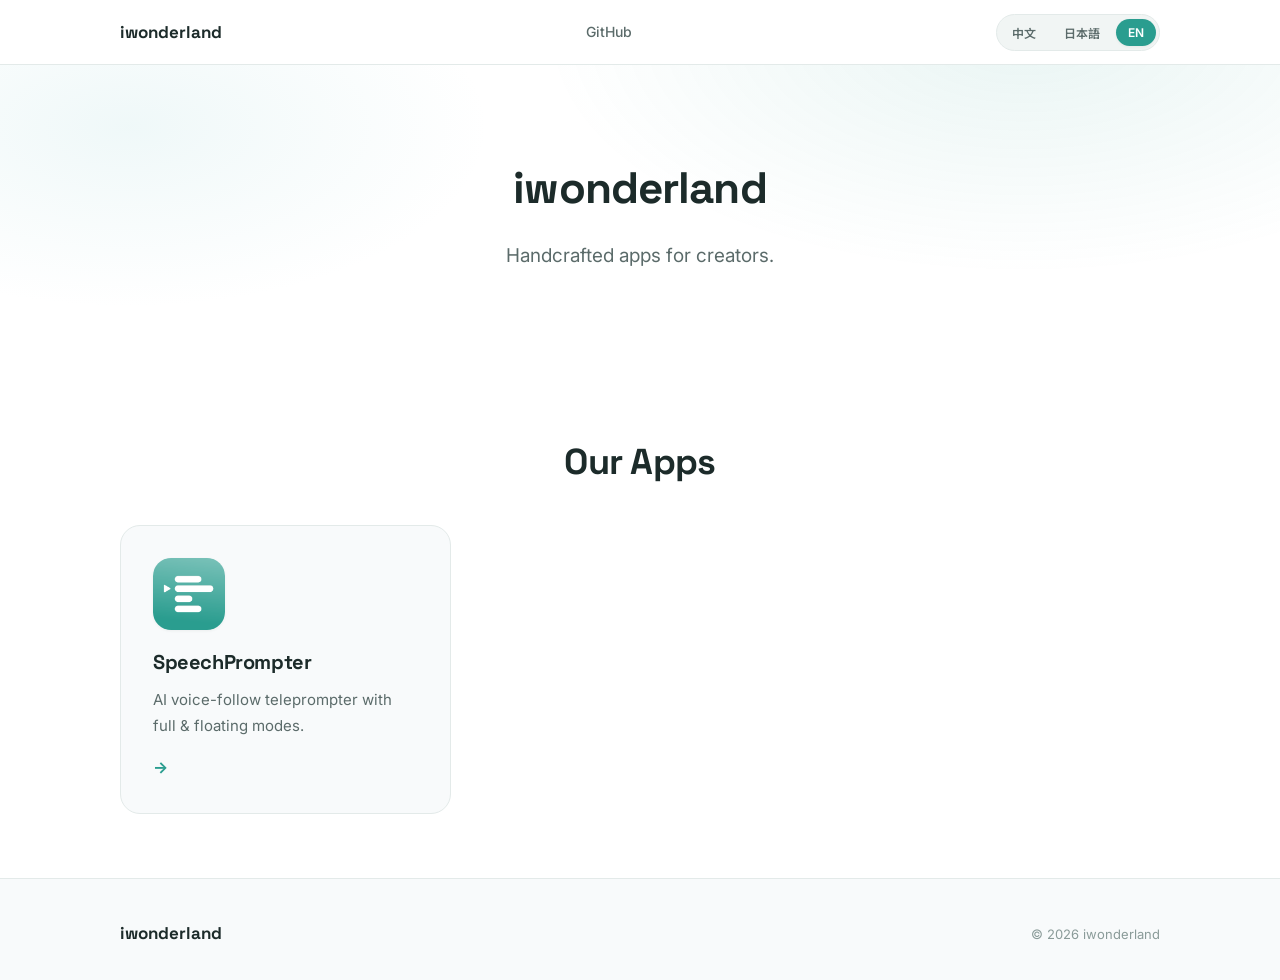
==== index.html @ 6dad5f4d "Init official website: home, SpeechPrompter landing, terms, privacy (trilingual)" ====
<!DOCTYPE html>
<html lang="zh">
<head>
<meta charset="UTF-8">
<meta name="viewport" content="width=device-width, initial-scale=1">
<meta name="description" content="iwonderland - App portfolio">
<meta name="i18n-title" content="home_title">
<title>iwonderland</title>
<link rel="preconnect" href="https://fonts.googleapis.com">
<link rel="preconnect" href="https://fonts.gstatic.com" crossorigin>
<link href="https://fonts.googleapis.com/css2?family=Space+Grotesk:wght@400;500;600;700&family=Inter:wght@400;500;600;700&family=Noto+Sans+SC:wght@400;500;700&family=Noto+Sans+JP:wght@400;500;700&display=swap" rel="stylesheet">
<link rel="stylesheet" href="assets/css/style.css">
<style>
/* 产品集合网格 */
.apps-grid {
  display: grid;
  grid-template-columns: repeat(auto-fill, minmax(300px, 1fr));
  gap: var(--sp-6);
  margin-top: var(--sp-10);
}
.app-card {
  background: var(--surface);
  border: 1px solid var(--border);
  border-radius: var(--radius-lg);
  padding: var(--sp-8);
  text-decoration: none;
  color: var(--text);
  transition: all var(--dur) var(--ease);
  display: block;
}
.app-card:hover {
  transform: translateY(-4px);
  box-shadow: var(--shadow-md);
  border-color: var(--border-strong);
  text-decoration: none;
}
.app-card .app-icon {
  width: 72px;
  height: 72px;
  border-radius: 18px;
  margin-bottom: var(--sp-5);
  box-shadow: var(--shadow-sm);
}
.app-card h3 { font-size: 20px; margin-bottom: var(--sp-3); color: var(--text); }
.app-card p { color: var(--text-dim); font-size: 15px; }
.app-card .arrow { color: var(--brand); font-weight: 700; margin-top: var(--sp-4); display: inline-block; }
</style>
</head>
<body>

<nav class="nav">
  <div class="container nav-inner">
    <a href="index.html" class="nav-brand">
      <span>iwonderland</span>
    </a>
    <div class="nav-links">
      <a href="https://github.com/iwonderland" target="_blank" data-i18n="nav_github">GitHub</a>
    </div>
    <div class="lang-switcher" aria-label="Language">
      <button data-lang-btn="zh">中文</button>
      <button data-lang-btn="ja">日本語</button>
      <button data-lang-btn="en">EN</button>
    </div>
  </div>
</nav>

<header class="hero">
  <div class="container">
    <h1 style="font-size:clamp(30px,5vw,44px)">iwonderland</h1>
    <p class="sub">Handcrafted apps for creators.</p>
  </div>
</header>

<section class="features">
  <div class="container">
    <div class="section-title">
      <h2 data-i18n="home_apps">我们的 App</h2>
    </div>
    <div class="apps-grid">
      <a href="speechprompter/index.html" class="app-card">
        <img src="assets/img/logo.png" alt="SpeechPrompter" class="app-icon">
        <h3>SpeechPrompter</h3>
        <p data-i18n="home_card_desc">AI 语音跟随提词器，全屏与悬浮双模式。</p>
        <span class="arrow">→</span>
      </a>
    </div>
  </div>
</section>

<footer class="footer">
  <div class="container footer-inner">
    <div class="nav-brand"><span>iwonderland</span></div>
    <div class="footer-copy">© 2026 iwonderland</div>
  </div>
</footer>

<script src="assets/js/main.js"></script>
</body>
</html>
---- assets/css/style.css ----
/* ===== 设计系统 ===== */
:root {
  /* 品牌色（取自 App 代码实际值） */
  --brand: #2A9D8F;
  --brand-soft: #A8DADC;
  --brand-deep: #1F7A6E;
  --brand-tint: rgba(42, 157, 143, 0.08);

  /* 中性色 */
  --bg: #FFFFFF;
  --surface: #F8FAFB;
  --surface-alt: #F1F5F4;
  --text: #1C2B2A;
  --text-dim: #5B6B6A;
  --text-faint: #8A9B99;
  --border: #E3EAE9;
  --border-strong: #C9D6D4;

  /* 圆角 */
  --radius-sm: 8px;
  --radius-md: 12px;
  --radius-lg: 20px;
  --radius-full: 999px;

  /* 阴影 */
  --shadow-sm: 0 1px 3px rgba(28,43,42,.06);
  --shadow-md: 0 4px 16px rgba(28,43,42,.08);
  --shadow-lg: 0 12px 40px rgba(28,43,42,.12);

  /* 字体 */
  --font-display: 'Space Grotesk', 'Noto Sans SC', 'Noto Sans JP', sans-serif;
  --font-body: 'Inter', 'Noto Sans SC', 'Noto Sans JP', system-ui, -apple-system, sans-serif;

  /* 间距（8pt 网格） */
  --sp-1: 4px; --sp-2: 8px; --sp-3: 12px; --sp-4: 16px;
  --sp-5: 20px; --sp-6: 24px; --sp-8: 32px; --sp-10: 40px;
  --sp-12: 48px; --sp-16: 64px; --sp-24: 96px;

  /* 动效 */
  --ease: cubic-bezier(0.2, 0, 0, 1);
  --dur: 200ms;
}

/* ===== 基础 ===== */
* { box-sizing: border-box; margin: 0; padding: 0; }
html { scroll-behavior: smooth; -webkit-text-size-adjust: 100%; }
body {
  font-family: var(--font-body);
  color: var(--text);
  background: var(--bg);
  line-height: 1.7;
  font-size: 16px;
  -webkit-font-smoothing: antialiased;
}
img { max-width: 100%; display: block; }
a { color: var(--brand); text-decoration: none; }
a:hover { text-decoration: underline; }

h1,h2,h3,h4 { font-family: var(--font-display); font-weight: 700; line-height: 1.25; letter-spacing: -0.02em; }

.container {
  width: 100%;
  max-width: 1080px;
  margin: 0 auto;
  padding: 0 var(--sp-5);
}

/* ===== 语言切换器 ===== */
.lang-switcher {
  display: flex;
  gap: 4px;
  align-items: center;
  background: var(--surface-alt);
  border: 1px solid var(--border);
  border-radius: var(--radius-full);
  padding: 3px;
}
.lang-switcher button {
  border: none;
  background: transparent;
  font-family: var(--font-body);
  font-size: 12px;
  font-weight: 600;
  color: var(--text-dim);
  padding: 6px 12px;
  border-radius: var(--radius-full);
  cursor: pointer;
  transition: all var(--dur) var(--ease);
}
.lang-switcher button:hover { color: var(--text); }
.lang-switcher button.active {
  background: var(--brand);
  color: #fff;
  box-shadow: var(--shadow-sm);
}

/* ===== 导航栏 ===== */
.nav {
  position: sticky;
  top: 0;
  z-index: 100;
  background: rgba(255,255,255,.85);
  backdrop-filter: saturate(180%) blur(12px);
  border-bottom: 1px solid var(--border);
}
.nav-inner {
  display: flex;
  align-items: center;
  justify-content: space-between;
  height: 64px;
}
.nav-brand {
  display: flex;
  align-items: center;
  gap: 10px;
  font-family: var(--font-display);
  font-weight: 700;
  font-size: 17px;
  color: var(--text);
  text-decoration: none;
}
.nav-brand:hover { text-decoration: none; }
.nav-brand img { width: 28px; height: 28px; border-radius: 7px; }
.nav-links {
  display: flex;
  align-items: center;
  gap: var(--sp-6);
  font-size: 14px;
  font-weight: 500;
  color: var(--text-dim);
}
.nav-links a { color: var(--text-dim); }
.nav-links a:hover { color: var(--text); text-decoration: none; }

/* ===== 按钮 ===== */
.btn {
  display: inline-flex;
  align-items: center;
  gap: 8px;
  height: 44px;
  padding: 0 22px;
  border-radius: var(--radius-md);
  font-family: var(--font-body);
  font-size: 15px;
  font-weight: 600;
  border: none;
  cursor: pointer;
  transition: all var(--dur) var(--ease);
}
.btn-primary { background: var(--brand); color: #fff; }
.btn-primary:hover { background: var(--brand-deep); transform: translateY(-1px); }
.btn-outline { background: transparent; color: var(--text); border: 1.5px solid var(--border-strong); }
.btn-outline:hover { border-color: var(--brand); color: var(--brand); transform: translateY(-1px); }

/* ===== Hero ===== */
.hero {
  padding: var(--sp-24) 0 var(--sp-16);
  background:
    radial-gradient(800px 400px at 80% -10%, rgba(42,157,143,.10), transparent 60%),
    radial-gradient(600px 300px at 10% 20%, rgba(168,218,220,.18), transparent 60%);
  text-align: center;
}
.hero-badge {
  display: inline-flex;
  align-items: center;
  gap: 8px;
  padding: 6px 16px;
  border-radius: var(--radius-full);
  background: var(--brand-tint);
  color: var(--brand-deep);
  font-size: 13px;
  font-weight: 600;
  margin-bottom: var(--sp-6);
}
.hero h1 {
  font-size: clamp(34px, 6vw, 56px);
  font-weight: 800;
  max-width: 760px;
  margin: 0 auto var(--sp-6);
}
.hero p.sub {
  font-size: clamp(16px, 2.4vw, 19px);
  color: var(--text-dim);
  max-width: 620px;
  margin: 0 auto var(--sp-10);
}
.hero-cta {
  display: flex;
  gap: var(--sp-4);
  justify-content: center;
  flex-wrap: wrap;
}
.hero-app-icon {
  width: 96px;
  height: 96px;
  border-radius: 22px;
  box-shadow: var(--shadow-lg);
  margin: 0 auto var(--sp-8);
}

/* ===== 特性卡片 ===== */
.features {
  padding: var(--sp-16) 0;
}
.features-grid {
  display: grid;
  grid-template-columns: repeat(3, 1fr);
  gap: var(--sp-6);
  margin-top: var(--sp-10);
}
.feature-card {
  background: var(--surface);
  border: 1px solid var(--border);
  border-radius: var(--radius-lg);
  padding: var(--sp-8);
  transition: all var(--dur) var(--ease);
}
.feature-card:hover {
  transform: translateY(-4px);
  box-shadow: var(--shadow-md);
  border-color: var(--border-strong);
}
.feature-card .icon {
  width: 48px;
  height: 48px;
  border-radius: var(--radius-md);
  background: var(--brand-tint);
  display: flex;
  align-items: center;
  justify-content: center;
  margin-bottom: var(--sp-5);
  color: var(--brand);
}
.feature-card h3 { font-size: 19px; margin-bottom: var(--sp-3); }
.feature-card p { color: var(--text-dim); font-size: 15px; }

/* ===== 区块标题 ===== */
.section-title {
  text-align: center;
  margin-bottom: var(--sp-8);
}
.section-title .eyebrow {
  font-size: 13px;
  font-weight: 600;
  color: var(--brand);
  letter-spacing: .08em;
  text-transform: uppercase;
  margin-bottom: var(--sp-3);
}
.section-title h2 { font-size: clamp(26px, 4vw, 36px); margin-bottom: var(--sp-3); }
.section-title p { color: var(--text-dim); max-width: 560px; margin: 0 auto; }

/* ===== 对比表 ===== */
.compare { padding: var(--sp-16) 0; background: var(--surface-alt); }
.compare-table {
  width: 100%;
  max-width: 680px;
  margin: 0 auto;
  background: #fff;
  border-radius: var(--radius-lg);
  overflow: hidden;
  box-shadow: var(--shadow-sm);
  border: 1px solid var(--border);
}
.compare-table th, .compare-table td {
  padding: var(--sp-5);
  text-align: center;
  border-bottom: 1px solid var(--border);
  font-size: 15px;
}
.compare-table th { background: var(--surface); font-weight: 600; }
.compare-table tr:last-child th, .compare-table tr:last-child td { border-bottom: none; }
.compare-table .pro-col { background: var(--brand-tint); }
.compare-table .check { color: var(--brand); font-weight: 700; }
.compare-table .x { color: var(--text-faint); }

/* ===== 协议页 ===== */
.legal {
  padding: var(--sp-16) 0;
  max-width: 800px;
  margin: 0 auto;
}
.legal header {
  border-bottom: 1px solid var(--border);
  padding-bottom: var(--sp-8);
  margin-bottom: var(--sp-10);
}
.legal h1 { font-size: clamp(28px, 4vw, 38px); margin-bottom: var(--sp-3); }
.legal .updated { color: var(--text-faint); font-size: 13px; }
.legal h2 {
  font-size: 22px;
  margin: var(--sp-12) 0 var(--sp-5);
  padding-top: var(--sp-6);
  border-top: 1px solid var(--border);
}
.legal h2:first-of-type { border-top: none; padding-top: 0; margin-top: 0; }
.legal h3 { font-size: 17px; margin: var(--sp-6) 0 var(--sp-3); }
.legal p, .legal li { color: var(--text-dim); font-size: 15px; }
.legal ul, .legal ol { padding-left: var(--sp-6); margin: var(--sp-4) 0; }
.legal li { margin-bottom: var(--sp-2); }
.legal .date { color: var(--text-faint); font-size: 14px; margin-bottom: var(--sp-4); }

/* ===== 页脚 ===== */
.footer {
  border-top: 1px solid var(--border);
  padding: var(--sp-10) 0 var(--sp-8);
  background: var(--surface);
}
.footer-inner {
  display: flex;
  justify-content: space-between;
  align-items: center;
  flex-wrap: wrap;
  gap: var(--sp-4);
}
.footer-links { display: flex; gap: var(--sp-6); font-size: 14px; color: var(--text-dim); }
.footer-links a { color: var(--text-dim); }
.footer-copy { color: var(--text-faint); font-size: 13px; }

/* ===== 响应式 ===== */
@media (max-width: 768px) {
  .nav-links { display: none; }
  .features-grid { grid-template-columns: 1fr; }
  .hero { padding: var(--sp-16) 0 var(--sp-12); }
  .hero-cta { flex-direction: column; align-items: center; }
  .btn { width: 100%; justify-content: center; max-width: 320px; }
  .compare-table { overflow-x: auto; }
  .footer-inner { flex-direction: column; text-align: center; }
  .legal { padding: var(--sp-12) 0; }
}

@media (max-width: 480px) {
  .features-grid { gap: var(--sp-4); }
  .feature-card { padding: var(--sp-6); }
}
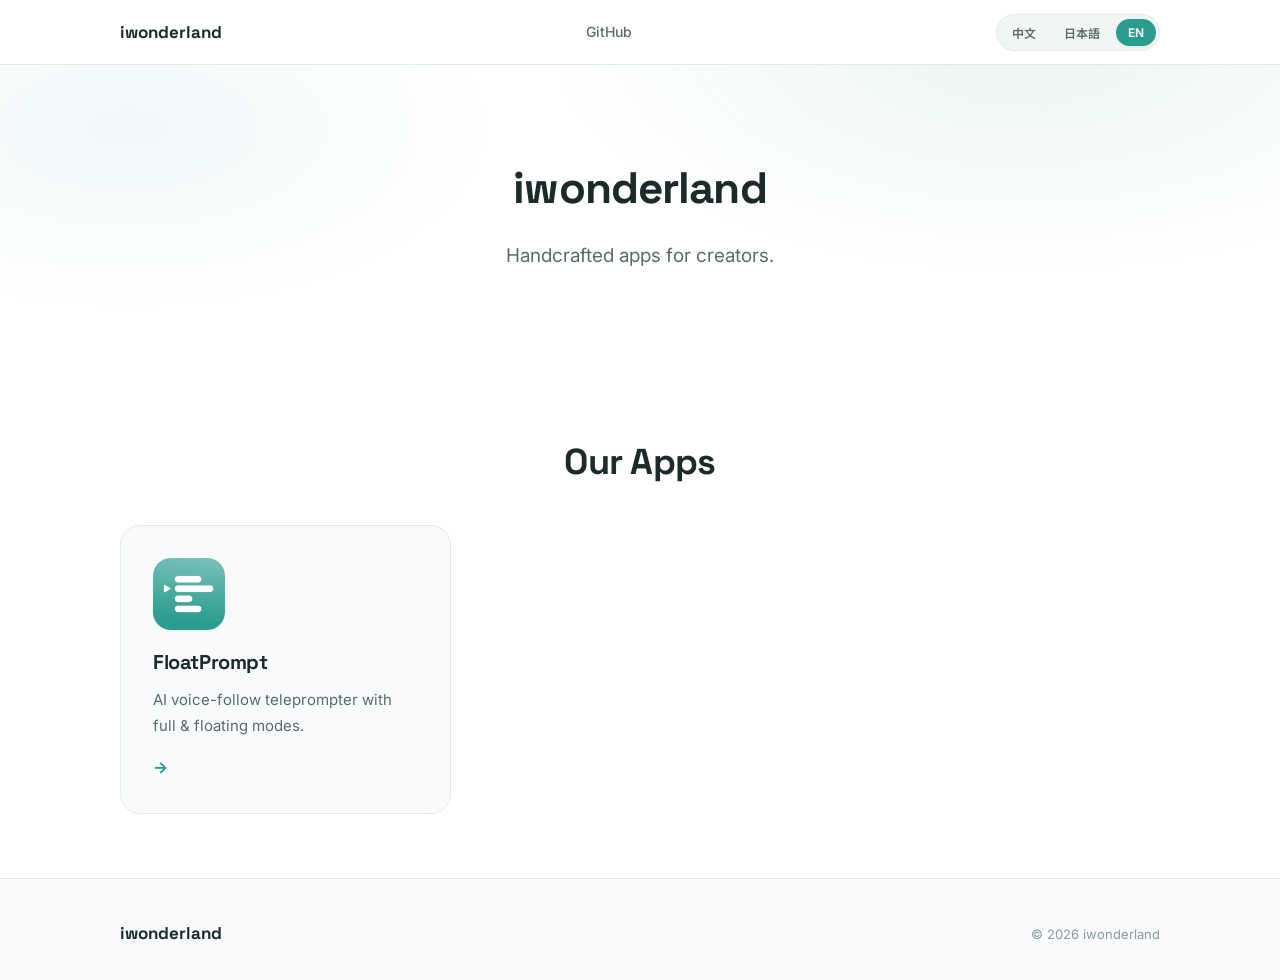
==== commit 38214036: "rename SpeechPrompter to FloatPrompt; move speechprompter dir to floatprompt" ====
--- a/index.html
+++ b/index.html
@@ -77,9 +77,9 @@
       <h2 data-i18n="home_apps">我们的 App</h2>
     </div>
     <div class="apps-grid">
-      <a href="speechprompter/index.html" class="app-card">
-        <img src="assets/img/logo.png" alt="SpeechPrompter" class="app-icon">
-        <h3>SpeechPrompter</h3>
+      <a href="floatprompt/index.html" class="app-card">
+        <img src="assets/img/logo.png" alt="FloatPrompt" class="app-icon">
+        <h3>FloatPrompt</h3>
         <p data-i18n="home_card_desc">AI 语音跟随提词器，全屏与悬浮双模式。</p>
         <span class="arrow">→</span>
       </a>
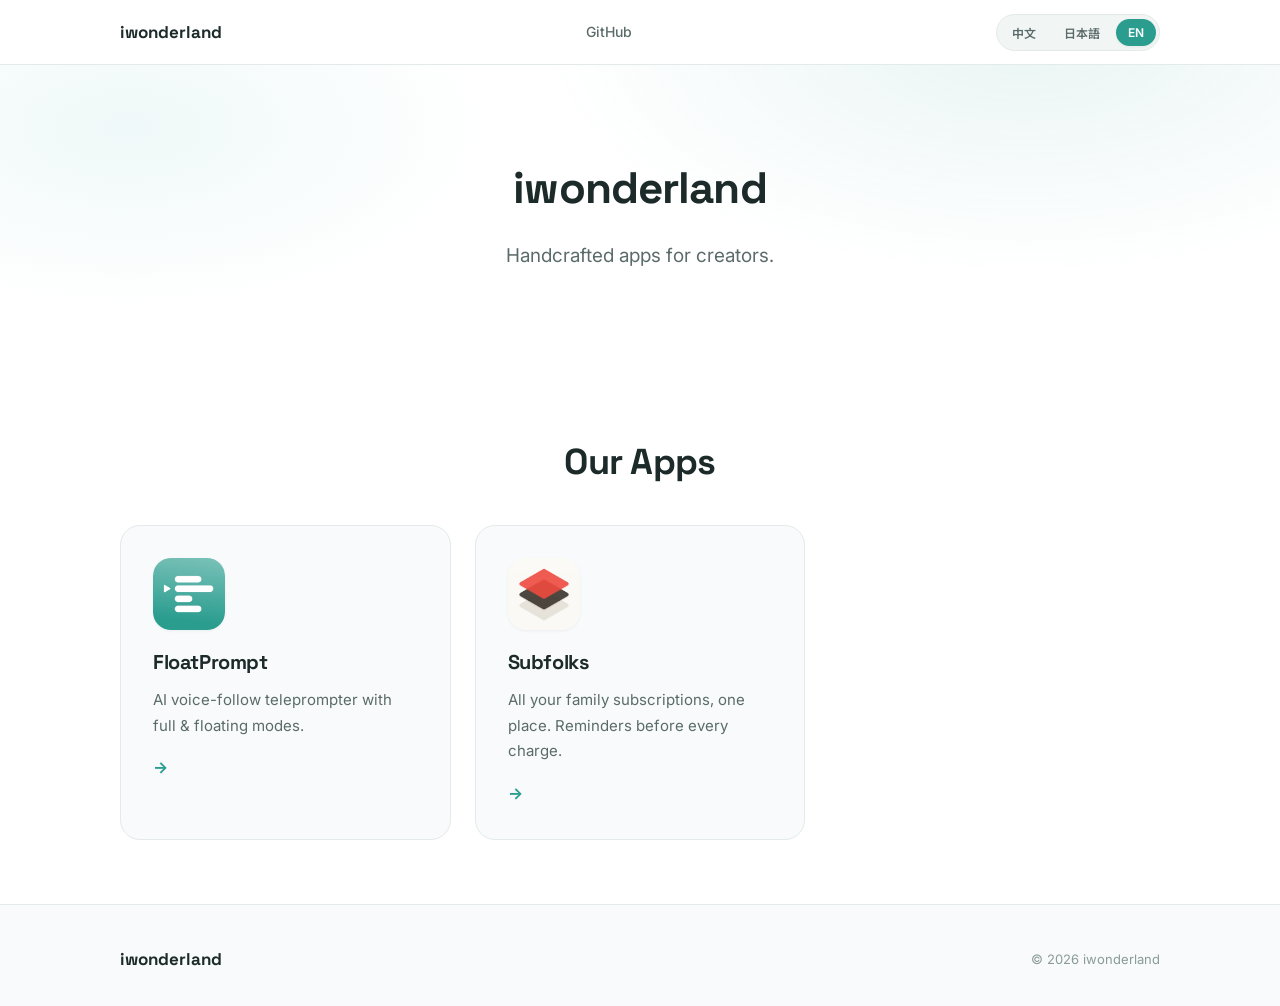
==== commit 9f94006e: "Add Subfolks landing page, terms and privacy pages" ====
--- a/index.html
+++ b/index.html
@@ -83,6 +83,12 @@
         <p data-i18n="home_card_desc">AI 语音跟随提词器，全屏与悬浮双模式。</p>
         <span class="arrow">→</span>
       </a>
+      <a href="subfolks/index.html" class="app-card">
+        <img src="assets/img/subfolks_logo.png" alt="Subfolks" class="app-icon">
+        <h3>Subfolks</h3>
+        <p data-i18n="sub_card_desc">全家订阅账单，一处管好。扣费前提醒，不再多花钱。</p>
+        <span class="arrow">→</span>
+      </a>
     </div>
   </div>
 </section>
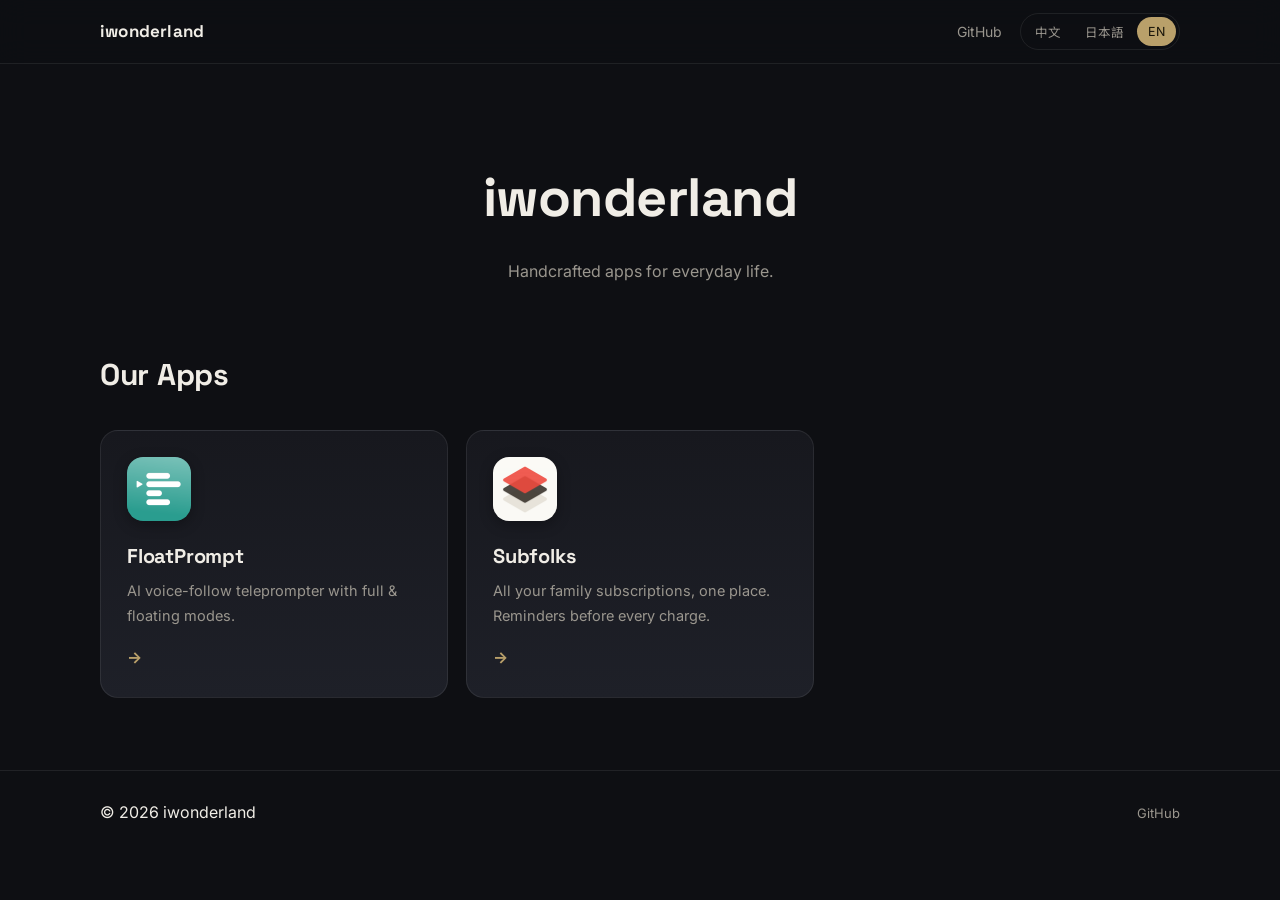
==== commit ffddc5cd: "Independent visual systems: portfolio home (dark) + Subfolks paper-ink pages" ====
--- a/index.html
+++ b/index.html
@@ -9,50 +9,75 @@
 <link rel="preconnect" href="https://fonts.googleapis.com">
 <link rel="preconnect" href="https://fonts.gstatic.com" crossorigin>
 <link href="https://fonts.googleapis.com/css2?family=Space+Grotesk:wght@400;500;600;700&family=Inter:wght@400;500;600;700&family=Noto+Sans+SC:wght@400;500;700&family=Noto+Sans+JP:wght@400;500;700&display=swap" rel="stylesheet">
-<link rel="stylesheet" href="assets/css/style.css">
 <style>
-/* 产品集合网格 */
-.apps-grid {
-  display: grid;
-  grid-template-columns: repeat(auto-fill, minmax(300px, 1fr));
-  gap: var(--sp-6);
-  margin-top: var(--sp-10);
+/* ===== iwonderland 官网集合 · 独立视觉 =====
+   深空调集合页，与各 App 自身页面配色互不影响 */
+:root {
+  --bg: #0E0F13;
+  --panel: #17181E;
+  --panel-2: #1E2028;
+  --line: rgba(255,255,255,.08);
+  --text: #F0EDE6;
+  --dim: #9A968E;
+  --accent: #B9A06A;   /* 暖金，集合站专属 */
+  --radius: 18px;
+  --font-body: 'Inter','Noto Sans SC','Noto Sans JP',system-ui,-apple-system,sans-serif;
+  --font-display: 'Space Grotesk','Inter',system-ui,sans-serif;
 }
+* { box-sizing: border-box; margin: 0; padding: 0; }
+html { scroll-behavior: smooth; }
+body { font-family: var(--font-body); background: var(--bg); color: var(--text); line-height: 1.7; -webkit-font-smoothing: antialiased; }
+.container { width: min(1080px, 92%); margin-inline: auto; }
+a { color: inherit; }
+
+/* 导航 */
+.nav { position: sticky; top: 0; z-index: 20; background: rgba(14,15,19,.78); -webkit-backdrop-filter: blur(14px); backdrop-filter: blur(14px); border-bottom: 1px solid var(--line); }
+.nav-inner { display: flex; align-items: center; gap: 18px; padding: 13px 0; flex-wrap: wrap; }
+.nav-brand { font-family: var(--font-display); font-weight: 700; font-size: 17px; letter-spacing: .2px; text-decoration: none; }
+.nav-links { margin-left: auto; }
+.nav-links a { color: var(--dim); text-decoration: none; font-size: 14px; }
+.nav-links a:hover { color: var(--text); }
+.lang-switcher { display: inline-flex; gap: 2px; padding: 3px; border: 1px solid var(--line); border-radius: 999px; }
+.lang-switcher button { border: 0; background: transparent; color: var(--dim); font-size: 12.5px; padding: 5px 11px; border-radius: 999px; cursor: pointer; font-family: var(--font-body); }
+.lang-switcher button.active { background: var(--accent); color: #171309; }
+
+/* Hero */
+.hero { text-align: center; padding: 88px 0 64px; }
+.hero h1 { font-family: var(--font-display); font-size: clamp(34px, 6vw, 54px); letter-spacing: -.5px; }
+.hero .sub { margin-top: 14px; color: var(--dim); font-size: 16px; }
+
+/* 我们的 App */
+.section-title { margin-bottom: 30px; }
+.section-title h2 { font-family: var(--font-display); font-size: clamp(22px, 3vw, 30px); letter-spacing: -.3px; }
+.apps-grid { display: grid; grid-template-columns: repeat(auto-fill, minmax(300px, 1fr)); gap: 18px; }
 .app-card {
-  background: var(--surface);
-  border: 1px solid var(--border);
-  border-radius: var(--radius-lg);
-  padding: var(--sp-8);
-  text-decoration: none;
-  color: var(--text);
-  transition: all var(--dur) var(--ease);
-  display: block;
+  display: flex; flex-direction: column;
+  background: linear-gradient(180deg, var(--panel), var(--panel-2));
+  border: 1px solid var(--line); border-radius: var(--radius);
+  padding: 26px; text-decoration: none;
+  transition: transform .25s ease, border-color .25s ease, box-shadow .25s ease;
 }
-.app-card:hover {
-  transform: translateY(-4px);
-  box-shadow: var(--shadow-md);
-  border-color: var(--border-strong);
-  text-decoration: none;
+.app-card:hover { transform: translateY(-4px); border-color: rgba(185,160,106,.45); box-shadow: 0 16px 40px rgba(0,0,0,.35); }
+.app-card .app-icon { width: 64px; height: 64px; border-radius: 16px; margin-bottom: 18px; box-shadow: 0 4px 14px rgba(0,0,0,.3); }
+.app-card h3 { font-family: var(--font-display); font-size: 20px; letter-spacing: -.2px; }
+.app-card p { color: var(--dim); font-size: 14.5px; margin-top: 6px; }
+.app-card .arrow { margin-top: auto; padding-top: 16px; color: var(--accent); font-weight: 700; }
+
+/* 页脚 */
+.footer { border-top: 1px solid var(--line); margin-top: 72px; padding: 28px 0; }
+.footer-inner { display: flex; align-items: center; justify-content: space-between; gap: 16px; flex-wrap: wrap; }
+.footer-copy { color: var(--dim); font-size: 13px; }
+
+@media (max-width: 720px) {
+  .features { padding: 40px 0; }
 }
-.app-card .app-icon {
-  width: 72px;
-  height: 72px;
-  border-radius: 18px;
-  margin-bottom: var(--sp-5);
-  box-shadow: var(--shadow-sm);
-}
-.app-card h3 { font-size: 20px; margin-bottom: var(--sp-3); color: var(--text); }
-.app-card p { color: var(--text-dim); font-size: 15px; }
-.app-card .arrow { color: var(--brand); font-weight: 700; margin-top: var(--sp-4); display: inline-block; }
 </style>
 </head>
 <body>
 
 <nav class="nav">
   <div class="container nav-inner">
-    <a href="index.html" class="nav-brand">
-      <span>iwonderland</span>
-    </a>
+    <a href="index.html" class="nav-brand">iwonderland</a>
     <div class="nav-links">
       <a href="https://github.com/iwonderland" target="_blank" data-i18n="nav_github">GitHub</a>
     </div>
@@ -66,8 +91,8 @@
 
 <header class="hero">
   <div class="container">
-    <h1 style="font-size:clamp(30px,5vw,44px)">iwonderland</h1>
-    <p class="sub">Handcrafted apps for creators.</p>
+    <h1>iwonderland</h1>
+    <p class="sub">Handcrafted apps for everyday life.</p>
   </div>
 </header>
 
@@ -95,8 +120,8 @@
 
 <footer class="footer">
   <div class="container footer-inner">
-    <div class="nav-brand"><span>iwonderland</span></div>
-    <div class="footer-copy">© 2026 iwonderland</div>
+    <div>© 2026 iwonderland</div>
+    <a href="https://github.com/iwonderland" target="_blank" style="color:var(--dim);text-decoration:none;font-size:13px" data-i18n="nav_github">GitHub</a>
   </div>
 </footer>
 
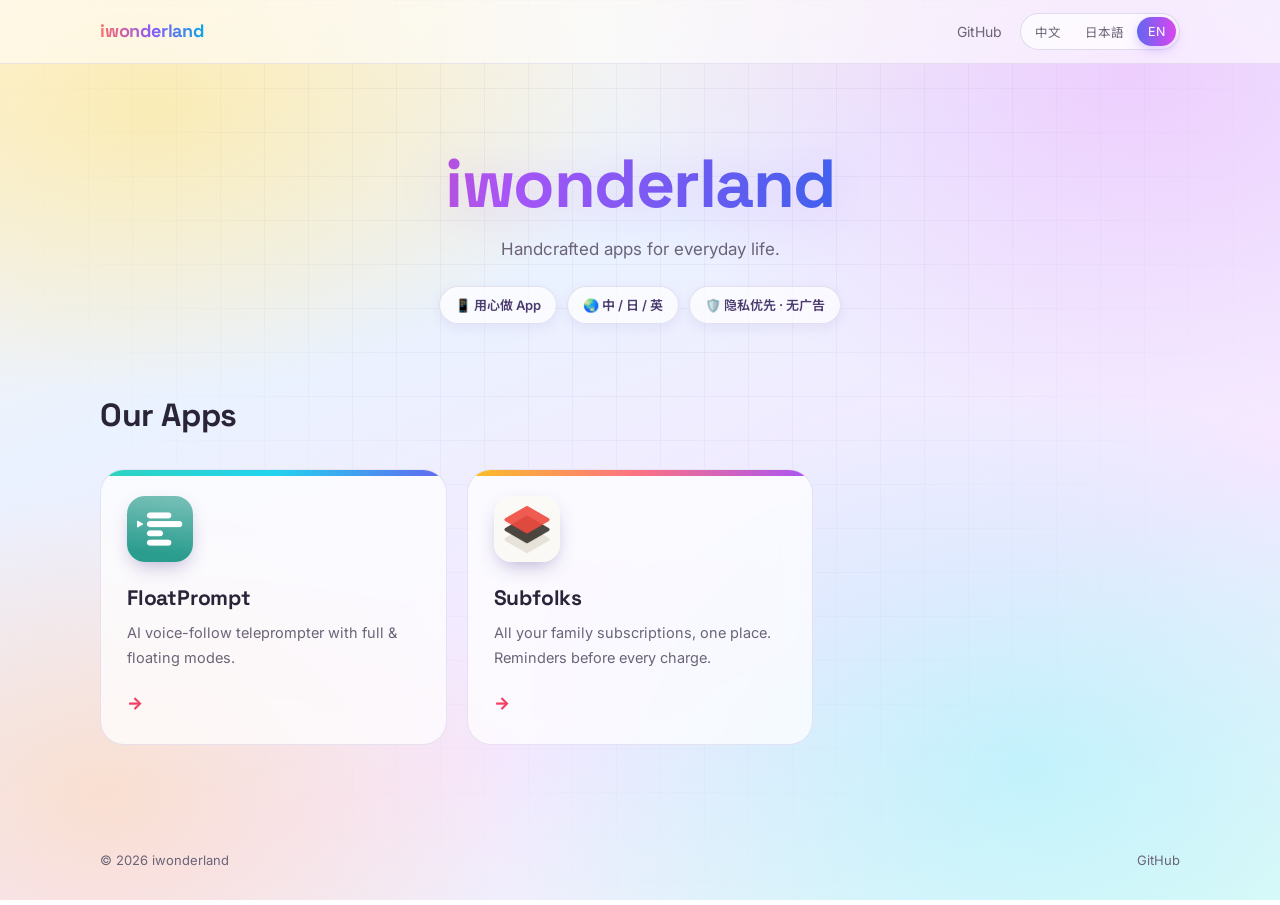
==== commit 36cfd323: "Portfolio home: switch to vibrant colorful glass style" ====
--- a/index.html
+++ b/index.html
@@ -10,67 +10,118 @@
 <link rel="preconnect" href="https://fonts.gstatic.com" crossorigin>
 <link href="https://fonts.googleapis.com/css2?family=Space+Grotesk:wght@400;500;600;700&family=Inter:wght@400;500;600;700&family=Noto+Sans+SC:wght@400;500;700&family=Noto+Sans+JP:wght@400;500;700&display=swap" rel="stylesheet">
 <style>
-/* ===== iwonderland 官网集合 · 独立视觉 =====
-   深空调集合页，与各 App 自身页面配色互不影响 */
+/* ============================================================
+   iwonderland 官网集合 · 多彩绚丽集合页
+   浅底 + 彩色光斑 + 玻璃卡片；每个 App 卡片用专属渐变色
+   ============================================================ */
 :root {
-  --bg: #0E0F13;
-  --panel: #17181E;
-  --panel-2: #1E2028;
-  --line: rgba(255,255,255,.08);
-  --text: #F0EDE6;
-  --dim: #9A968E;
-  --accent: #B9A06A;   /* 暖金，集合站专属 */
-  --radius: 18px;
+  --text: #2A2438;
+  --dim: #6B6478;
+  --ink: #211C2E;
   --font-body: 'Inter','Noto Sans SC','Noto Sans JP',system-ui,-apple-system,sans-serif;
   --font-display: 'Space Grotesk','Inter',system-ui,sans-serif;
 }
 * { box-sizing: border-box; margin: 0; padding: 0; }
 html { scroll-behavior: smooth; }
-body { font-family: var(--font-body); background: var(--bg); color: var(--text); line-height: 1.7; -webkit-font-smoothing: antialiased; }
-.container { width: min(1080px, 92%); margin-inline: auto; }
+body {
+  font-family: var(--font-body);
+  color: var(--text);
+  line-height: 1.7;
+  -webkit-font-smoothing: antialiased;
+  min-height: 100vh;
+  overflow-x: hidden;
+  background:
+    radial-gradient(760px 480px at 12% 12%, rgba(253,230,138,.55), transparent 60%),
+    radial-gradient(820px 560px at 88% 8%, rgba(240,171,252,.5), transparent 62%),
+    radial-gradient(900px 620px at 80% 85%, rgba(165,243,252,.6), transparent 60%),
+    radial-gradient(700px 500px at 8% 88%, rgba(254,215,170,.55), transparent 60%),
+    linear-gradient(160deg, #FFF4E0 0%, #EAF2FF 34%, #F6E7FF 68%, #E6FBF7 100%);
+  background-attachment: fixed;
+}
+body::before { /* 细网格，科技感 */
+  content: '';
+  position: fixed; inset: 0; z-index: 0; pointer-events: none;
+  background-image:
+    linear-gradient(rgba(90,60,140,.05) 1px, transparent 1px),
+    linear-gradient(90deg, rgba(90,60,140,.05) 1px, transparent 1px);
+  background-size: 44px 44px;
+  mask-image: radial-gradient(ellipse at 50% 0%, #000 30%, transparent 75%);
+  -webkit-mask-image: radial-gradient(ellipse at 50% 0%, #000 30%, transparent 75%);
+}
+.container { position: relative; z-index: 1; width: min(1080px, 92%); margin-inline: auto; }
 a { color: inherit; }
 
-/* 导航 */
-.nav { position: sticky; top: 0; z-index: 20; background: rgba(14,15,19,.78); -webkit-backdrop-filter: blur(14px); backdrop-filter: blur(14px); border-bottom: 1px solid var(--line); }
+/* ===== 导航 ===== */
+.nav { position: sticky; top: 0; z-index: 20; background: rgba(255,255,255,.55); -webkit-backdrop-filter: blur(16px); backdrop-filter: blur(16px); border-bottom: 1px solid rgba(120,100,170,.14); }
 .nav-inner { display: flex; align-items: center; gap: 18px; padding: 13px 0; flex-wrap: wrap; }
-.nav-brand { font-family: var(--font-display); font-weight: 700; font-size: 17px; letter-spacing: .2px; text-decoration: none; }
+.nav-brand {
+  font-family: var(--font-display); font-weight: 700; font-size: 18px; letter-spacing: -.2px;
+  background: linear-gradient(90deg, #FF6B6B, #8B5CF6, #0EA5E9);
+  -webkit-background-clip: text; background-clip: text; color: transparent;
+}
 .nav-links { margin-left: auto; }
 .nav-links a { color: var(--dim); text-decoration: none; font-size: 14px; }
-.nav-links a:hover { color: var(--text); }
-.lang-switcher { display: inline-flex; gap: 2px; padding: 3px; border: 1px solid var(--line); border-radius: 999px; }
+.nav-links a:hover { color: var(--ink); }
+.lang-switcher { display: inline-flex; gap: 2px; padding: 3px; border: 1px solid rgba(120,100,170,.22); border-radius: 999px; background: rgba(255,255,255,.7); }
 .lang-switcher button { border: 0; background: transparent; color: var(--dim); font-size: 12.5px; padding: 5px 11px; border-radius: 999px; cursor: pointer; font-family: var(--font-body); }
-.lang-switcher button.active { background: var(--accent); color: #171309; }
+.lang-switcher button.active {
+  color: #fff;
+  background: linear-gradient(90deg, #6366F1, #D946EF);
+  box-shadow: 0 4px 12px rgba(160,110,250,.35);
+}
 
-/* Hero */
-.hero { text-align: center; padding: 88px 0 64px; }
-.hero h1 { font-family: var(--font-display); font-size: clamp(34px, 6vw, 54px); letter-spacing: -.5px; }
-.hero .sub { margin-top: 14px; color: var(--dim); font-size: 16px; }
+/* ===== Hero ===== */
+.hero { text-align: center; padding: 84px 0 46px; }
+.hero h1 {
+  font-family: var(--font-display);
+  font-size: clamp(40px, 7vw, 68px); letter-spacing: -1.5px; line-height: 1.05;
+  background: linear-gradient(100deg, #F43F5E 0%, #A855F7 38%, #2563EB 76%, #0891B2 100%);
+  -webkit-background-clip: text; background-clip: text; color: transparent;
+  filter: drop-shadow(0 6px 24px rgba(168,85,247,.22));
+}
+.hero .sub { margin-top: 16px; color: var(--dim); font-size: 17px; }
+.hero .sparkle { margin-top: 22px; display: flex; gap: 10px; justify-content: center; flex-wrap: wrap; }
+.chip {
+  font-size: 13px; font-weight: 600; color: #4B3B6F; padding: 7px 15px; border-radius: 999px;
+  background: rgba(255,255,255,.7); border: 1px solid rgba(120,100,170,.18);
+  box-shadow: 0 4px 12px rgba(120,100,170,.10);
+}
 
-/* 我们的 App */
-.section-title { margin-bottom: 30px; }
-.section-title h2 { font-family: var(--font-display); font-size: clamp(22px, 3vw, 30px); letter-spacing: -.3px; }
-.apps-grid { display: grid; grid-template-columns: repeat(auto-fill, minmax(300px, 1fr)); gap: 18px; }
+/* ===== 我们的 App ===== */
+.section-title { margin: 18px 0 26px; }
+.section-title h2 { font-family: var(--font-display); font-size: clamp(22px, 3.2vw, 32px); letter-spacing: -.4px; }
+.apps-grid { display: grid; grid-template-columns: repeat(auto-fill, minmax(300px, 1fr)); gap: 20px; }
 .app-card {
+  position: relative; overflow: hidden;
   display: flex; flex-direction: column;
-  background: linear-gradient(180deg, var(--panel), var(--panel-2));
-  border: 1px solid var(--line); border-radius: var(--radius);
-  padding: 26px; text-decoration: none;
-  transition: transform .25s ease, border-color .25s ease, box-shadow .25s ease;
+  background: rgba(255,255,255,.72);
+  border: 1px solid rgba(120,100,170,.16);
+  border-radius: 24px; padding: 26px;
+  -webkit-backdrop-filter: blur(14px); backdrop-filter: blur(14px);
+  text-decoration: none;
+  transition: transform .28s cubic-bezier(.2,.8,.2,1), box-shadow .28s ease, border-color .28s ease;
 }
-.app-card:hover { transform: translateY(-4px); border-color: rgba(185,160,106,.45); box-shadow: 0 16px 40px rgba(0,0,0,.35); }
-.app-card .app-icon { width: 64px; height: 64px; border-radius: 16px; margin-bottom: 18px; box-shadow: 0 4px 14px rgba(0,0,0,.3); }
-.app-card h3 { font-family: var(--font-display); font-size: 20px; letter-spacing: -.2px; }
+.app-card::before { /* 顶部彩色渐变带 */
+  content: ''; position: absolute; top: 0; left: 0; right: 0; height: 6px;
+  background: var(--accent, linear-gradient(90deg,#22D3EE,#6366F1));
+}
+.app-card:hover { transform: translateY(-6px) scale(1.01); border-color: rgba(120,100,170,.32); box-shadow: 0 22px 48px -18px var(--glow, rgba(120,100,170,.5)); }
+.app-card .app-icon {
+  width: 66px; height: 66px; border-radius: 18px; margin-bottom: 18px;
+  box-shadow: 0 8px 20px -6px rgba(90,70,150,.45);
+}
+.app-card h3 { font-family: var(--font-display); font-size: 21px; letter-spacing: -.2px; }
 .app-card p { color: var(--dim); font-size: 14.5px; margin-top: 6px; }
-.app-card .arrow { margin-top: auto; padding-top: 16px; color: var(--accent); font-weight: 700; }
+.app-card .arrow { margin-top: auto; padding-top: 18px; font-weight: 800; font-size: 17px; background: linear-gradient(90deg,#F43F5E,#A855F7); -webkit-background-clip: text; background-clip: text; color: transparent; }
+.app-card[data-tone="teal"] { --accent: linear-gradient(90deg,#2DD4BF,#22D3EE,#6366F1); --glow: rgba(34,211,238,.45); }
+.app-card[data-tone="coral"] { --accent: linear-gradient(90deg,#FBBF24,#FB7185,#A855F7); --glow: rgba(251,113,133,.42); }
 
-/* 页脚 */
-.footer { border-top: 1px solid var(--line); margin-top: 72px; padding: 28px 0; }
+/* ===== 页脚 ===== */
+.footer { margin-top: 74px; padding: 30px 0 34px; }
 .footer-inner { display: flex; align-items: center; justify-content: space-between; gap: 16px; flex-wrap: wrap; }
 .footer-copy { color: var(--dim); font-size: 13px; }
-
-@media (max-width: 720px) {
-  .features { padding: 40px 0; }
-}
+.footer a.github { color: var(--dim); text-decoration: none; font-size: 13px; }
+.footer a.github:hover { color: var(--ink); }
 </style>
 </head>
 <body>
@@ -93,6 +144,11 @@
   <div class="container">
     <h1>iwonderland</h1>
     <p class="sub">Handcrafted apps for everyday life.</p>
+    <div class="sparkle">
+      <span class="chip">📱 用心做 App</span>
+      <span class="chip">🌏 中 / 日 / 英</span>
+      <span class="chip">🛡️ 隐私优先 · 无广告</span>
+    </div>
   </div>
 </header>
 
@@ -102,13 +158,13 @@
       <h2 data-i18n="home_apps">我们的 App</h2>
     </div>
     <div class="apps-grid">
-      <a href="floatprompt/index.html" class="app-card">
+      <a href="floatprompt/index.html" class="app-card" data-tone="teal">
         <img src="assets/img/logo.png" alt="FloatPrompt" class="app-icon">
         <h3>FloatPrompt</h3>
         <p data-i18n="home_card_desc">AI 语音跟随提词器，全屏与悬浮双模式。</p>
         <span class="arrow">→</span>
       </a>
-      <a href="subfolks/index.html" class="app-card">
+      <a href="subfolks/index.html" class="app-card" data-tone="coral">
         <img src="assets/img/subfolks_logo.png" alt="Subfolks" class="app-icon">
         <h3>Subfolks</h3>
         <p data-i18n="sub_card_desc">全家订阅账单，一处管好。扣费前提醒，不再多花钱。</p>
@@ -120,8 +176,8 @@
 
 <footer class="footer">
   <div class="container footer-inner">
-    <div>© 2026 iwonderland</div>
-    <a href="https://github.com/iwonderland" target="_blank" style="color:var(--dim);text-decoration:none;font-size:13px" data-i18n="nav_github">GitHub</a>
+    <div class="footer-copy">© 2026 iwonderland</div>
+    <a class="github" href="https://github.com/iwonderland" target="_blank" data-i18n="nav_github">GitHub</a>
   </div>
 </footer>
 
